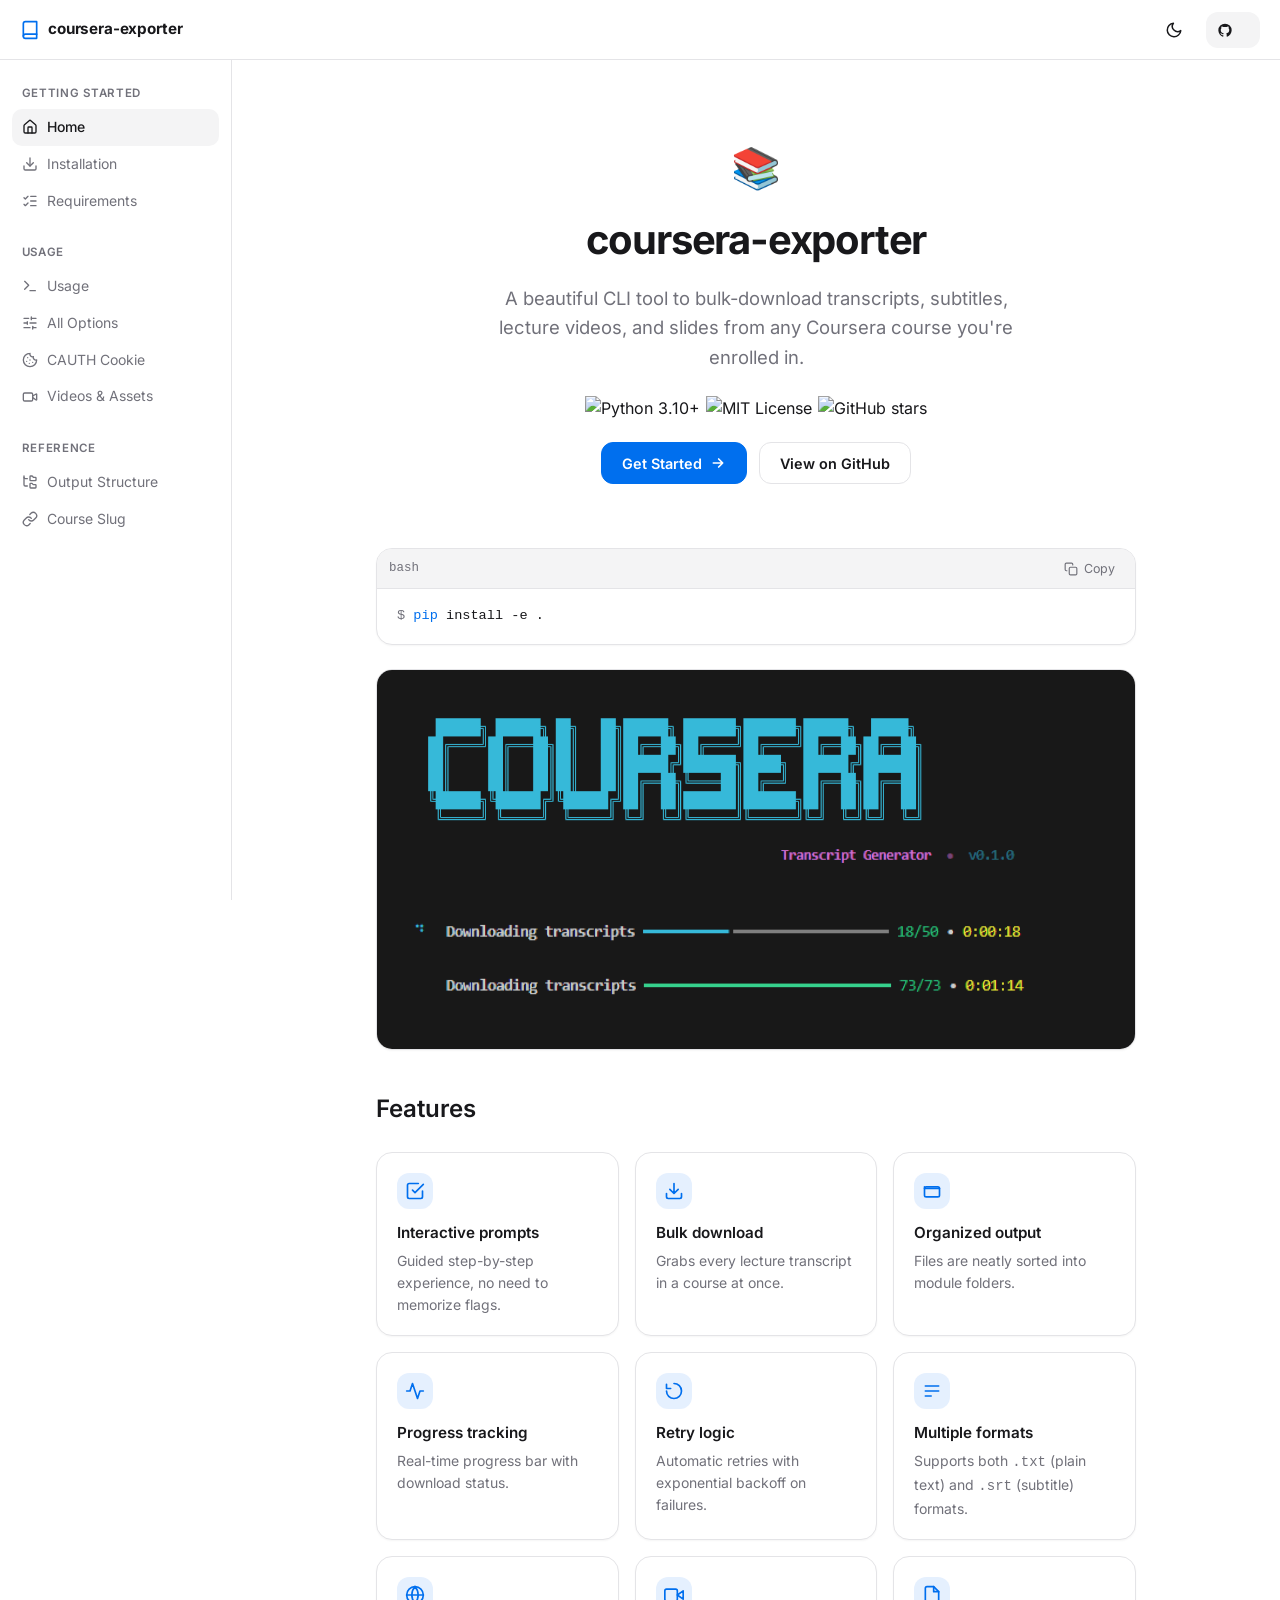
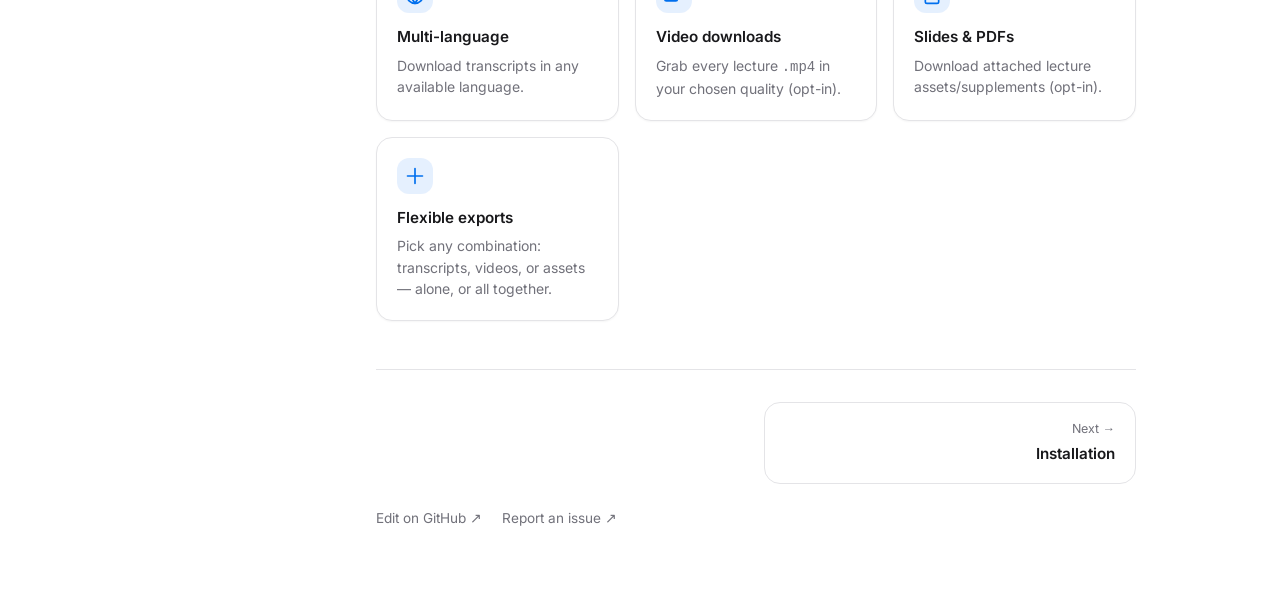
==== docs/index.html @ 03b5e538 "Add docs site with minimal callouts" ====
<!DOCTYPE html>
<html lang="en">
<head>
<meta charset="utf-8">
<meta name="viewport" content="width=device-width, initial-scale=1">
<title>coursera-exporter — Docs</title>
<meta name="description" content="A beautiful CLI tool to bulk-download transcripts, subtitles, lecture videos, and slides from any Coursera course you're enrolled in.">
<script>(function(){var t=localStorage.getItem("theme")||"system";var d=t==="dark"||(t==="system"&&matchMedia("(prefers-color-scheme: dark)").matches);document.documentElement.classList.add(d?"dark":"light");})();</script>
<link rel="stylesheet" href="assets/styles.css">
</head>
<body>
<div class="app app--no-toc">
  <!-- Topbar -->
  <header class="topbar">
    <button class="iconbtn iconbtn--ghost hamburger" data-burger aria-label="Open navigation">
      <svg width="18" height="18" viewBox="0 0 24 24" fill="none" stroke="currentColor" stroke-width="2" stroke-linecap="round"><path d="M3 6h18M3 12h18M3 18h18"/></svg>
    </button>
    <a class="topbar__brand" href="index.html">
      <svg width="20" height="20" viewBox="0 0 24 24" fill="none" stroke="currentColor" stroke-width="2" stroke-linecap="round" stroke-linejoin="round"><path d="M4 19.5A2.5 2.5 0 0 1 6.5 17H20"/><path d="M6.5 2H20v20H6.5A2.5 2.5 0 0 1 4 19.5v-15A2.5 2.5 0 0 1 6.5 2z"/></svg>
      coursera-exporter
    </a>
    <div class="topbar__spacer"></div>
    <button class="iconbtn iconbtn--ghost" data-theme-toggle aria-label="Toggle theme">
      <svg data-theme-icon-sun width="18" height="18" viewBox="0 0 24 24" fill="none" stroke="currentColor" stroke-width="2" stroke-linecap="round" stroke-linejoin="round" style="display:none"><circle cx="12" cy="12" r="4"/><path d="M12 2v2M12 20v2M4.93 4.93l1.41 1.41M17.66 17.66l1.41 1.41M2 12h2M20 12h2M6.34 17.66l-1.41 1.41M19.07 4.93l-1.41 1.41"/></svg>
      <svg data-theme-icon-moon width="18" height="18" viewBox="0 0 24 24" fill="none" stroke="currentColor" stroke-width="2" stroke-linecap="round" stroke-linejoin="round"><path d="M21 12.79A9 9 0 1 1 11.21 3 7 7 0 0 0 21 12.79z"/></svg>
    </button>
    <a class="gh-star iconbtn" href="https://github.com/KavinMK05/coursera-exporter" target="_blank" rel="noreferrer" aria-label="GitHub repository">
      <svg width="16" height="16" viewBox="0 0 24 24" fill="currentColor"><path d="M12 2.5a10 10 0 0 0-10 10c0 4.42 2.87 8.17 6.84 9.5.5.08.66-.23.66-.5v-1.69c-2.77.6-3.36-1.34-3.36-1.34C5.68 17.31 5.03 17 5.03 17c-.91-.62.07-.6.07-.6 1 .07 1.53 1.03 1.53 1.03.87 1.52 2.34 1.07 2.91.83.09-.65.35-1.09.63-1.34-2.22-.25-4.55-1.11-4.55-4.92 0-1.11.38-2 1.03-2.71-.1-.25-.45-1.29.1-2.64 0 0 .84-.27 2.75 1.02.79-.22 1.65-.33 2.5-.33.85 0 1.71.11 2.5.33 1.91-1.29 2.75-1.02 2.75-1.02.55 1.35.2 2.39.1 2.64.65.71 1.03 1.6 1.03 2.71 0 3.82-2.34 4.66-4.57 4.91.36.31.69.92.69 1.85v2.74c0 .27.16.59.67.5 3.97-1.34 6.83-5.08 6.83-9.5a10 10 0 0 0-10-10Z"/></svg>
      <span class="gh-star__count" data-star-count></span>
    </a>
  </header>

  <!-- Sidebar -->
  <aside class="sidebar" data-sidebar>
    <nav>
      <div class="nav-group">
        <div class="nav-group__label">Getting Started</div>
        <a class="nav-item" href="index.html"><svg class="nav-icon" width="16" height="16" viewBox="0 0 24 24" fill="none" stroke="currentColor" stroke-width="2" stroke-linecap="round" stroke-linejoin="round"><path d="M15 21v-8a1 1 0 0 0-1-1h-4a1 1 0 0 0-1 1v8"/><path d="M3 10a2 2 0 0 1 .709-1.528l7-6a2 2 0 0 1 2.582 0l7 6A2 2 0 0 1 21 10v9a2 2 0 0 1-2 2H5a2 2 0 0 1-2-2z"/></svg>Home</a>
        <a class="nav-item" href="installation.html"><svg class="nav-icon" width="16" height="16" viewBox="0 0 24 24" fill="none" stroke="currentColor" stroke-width="2" stroke-linecap="round" stroke-linejoin="round"><path d="M12 15V3"/><path d="M21 15v4a2 2 0 0 1-2 2H5a2 2 0 0 1-2-2v-4"/><path d="m7 10 5 5 5-5"/></svg>Installation</a>
        <a class="nav-item" href="requirements.html"><svg class="nav-icon" width="16" height="16" viewBox="0 0 24 24" fill="none" stroke="currentColor" stroke-width="2" stroke-linecap="round" stroke-linejoin="round"><path d="M13 5h8"/><path d="M13 12h8"/><path d="M13 19h8"/><path d="m3 17 2 2 4-4"/><path d="m3 7 2 2 4-4"/></svg>Requirements</a>
      </div>
      <div class="nav-group">
        <div class="nav-group__label">Usage</div>
        <a class="nav-item" href="usage.html"><svg class="nav-icon" width="16" height="16" viewBox="0 0 24 24" fill="none" stroke="currentColor" stroke-width="2" stroke-linecap="round" stroke-linejoin="round"><path d="M12 19h8"/><path d="m4 17 6-6-6-6"/></svg>Usage</a>
        <a class="nav-item" href="options.html"><svg class="nav-icon" width="16" height="16" viewBox="0 0 24 24" fill="none" stroke="currentColor" stroke-width="2" stroke-linecap="round" stroke-linejoin="round"><path d="M10 5H3"/><path d="M12 19H3"/><path d="M14 3v4"/><path d="M16 17v4"/><path d="M21 12h-9"/><path d="M21 19h-5"/><path d="M21 5h-7"/><path d="M8 10v4"/><path d="M8 12H3"/></svg>All Options</a>
        <a class="nav-item" href="cookie.html"><svg class="nav-icon" width="16" height="16" viewBox="0 0 24 24" fill="none" stroke="currentColor" stroke-width="2" stroke-linecap="round" stroke-linejoin="round"><path d="M12 2a10 10 0 1 0 10 10 4 4 0 0 1-5-5 4 4 0 0 1-5-5"/><path d="M8.5 8.5v.01"/><path d="M16 15.5v.01"/><path d="M12 12v.01"/><path d="M11 17v.01"/><path d="M7 14v.01"/></svg>CAUTH Cookie</a>
        <a class="nav-item" href="videos.html"><svg class="nav-icon" width="16" height="16" viewBox="0 0 24 24" fill="none" stroke="currentColor" stroke-width="2" stroke-linecap="round" stroke-linejoin="round"><path d="m16 13 5.223 3.482a.5.5 0 0 0 .777-.416V7.87a.5.5 0 0 0-.752-.432L16 10.5"/><rect x="2" y="6" width="14" height="12" rx="2"/></svg>Videos &amp; Assets</a>
      </div>
      <div class="nav-group">
        <div class="nav-group__label">Reference</div>
        <a class="nav-item" href="output.html"><svg class="nav-icon" width="16" height="16" viewBox="0 0 24 24" fill="none" stroke="currentColor" stroke-width="2" stroke-linecap="round" stroke-linejoin="round"><path d="M20 10a1 1 0 0 0 1-1V6a1 1 0 0 0-1-1h-2.5a1 1 0 0 1-.8-.4l-.9-1.2A1 1 0 0 0 15 3h-2a1 1 0 0 0-1 1v5a1 1 0 0 0 1 1Z"/><path d="M20 21a1 1 0 0 0 1-1v-3a1 1 0 0 0-1-1h-2.9a1 1 0 0 1-.88-.55l-.42-.85a1 1 0 0 0-.92-.6H13a1 1 0 0 0-1 1v5a1 1 0 0 0 1 1Z"/><path d="M3 5a2 2 0 0 0 2 2h3"/><path d="M3 3v13a2 2 0 0 0 2 2h3"/></svg>Output Structure</a>
        <a class="nav-item" href="slug.html"><svg class="nav-icon" width="16" height="16" viewBox="0 0 24 24" fill="none" stroke="currentColor" stroke-width="2" stroke-linecap="round" stroke-linejoin="round"><path d="M10 13a5 5 0 0 0 7.54.54l3-3a5 5 0 0 0-7.07-7.07l-1.72 1.71"/><path d="M14 11a5 5 0 0 0-7.54-.54l-3 3a5 5 0 0 0 7.07 7.07l1.71-1.71"/></svg>Course Slug</a>
      </div>
    </nav>
  </aside>
  <div class="sidebar-scrim" data-scrim"></div>

  <!-- Main -->
  <main class="main">
    <div class="main__inner">
      <div class="hero">
        <div class="hero__emoji">📚</div>
        <h1 class="hero__title">coursera-exporter</h1>
        <p class="hero__lead">A beautiful CLI tool to bulk-download transcripts, subtitles, lecture videos, and slides from any Coursera course you're enrolled in.</p>
        <div class="badges">
          <img src="https://img.shields.io/badge/Python-3.10+-3776AB?logo=python&amp;logoColor=white" alt="Python 3.10+">
          <img src="https://img.shields.io/badge/License-MIT-brightgreen" alt="MIT License">
          <img src="https://img.shields.io/github/stars/KavinMK05/coursera-exporter?style=social" alt="GitHub stars">
        </div>
        <div class="hero__cta">
          <a class="btn btn--primary" href="installation.html">Get Started
            <svg width="16" height="16" viewBox="0 0 24 24" fill="none" stroke="currentColor" stroke-width="2.5" stroke-linecap="round" stroke-linejoin="round"><path d="M5 12h14M13 6l6 6-6 6"/></svg>
          </a>
          <a class="btn btn--ghost" href="https://github.com/KavinMK05/coursera-exporter" target="_blank" rel="noreferrer">View on GitHub</a>
        </div>
      </div>

      <div class="codeblock">
        <div class="codeblock__head">
          <span class="codeblock__label">bash</span>
          <button class="codeblock__copy" data-copy>
            <svg width="14" height="14" viewBox="0 0 24 24" fill="none" stroke="currentColor" stroke-width="2" stroke-linecap="round" stroke-linejoin="round"><rect x="9" y="9" width="13" height="13" rx="2"/><path d="M5 15H4a2 2 0 0 1-2-2V4a2 2 0 0 1 2-2h9a2 2 0 0 1 2 2v1"/></svg>
            Copy
          </button>
        </div>
        <pre><code><span class="tok-prompt">$ </span><span class="tok-cmd">pip</span> install -e .</code></pre>
      </div>

      <div class="preview">
        <img src="assets/preview.png" alt="coursera-exporter CLI preview">
      </div>

      <h2 style="font-size:1.5rem;font-weight:600;margin:2.5rem 0 1rem">Features</h2>
      <div class="features">
        <div class="feature"><div class="feature__icon"><svg width="20" height="20" viewBox="0 0 24 24" fill="none" stroke="currentColor" stroke-width="2" stroke-linecap="round" stroke-linejoin="round"><path d="M9 11l3 3L22 4"/><path d="M21 12v7a2 2 0 0 1-2 2H5a2 2 0 0 1-2-2V5a2 2 0 0 1 2-2h11"/></svg></div><div class="feature__title">Interactive prompts</div><p class="feature__desc">Guided step-by-step experience, no need to memorize flags.</p></div>
        <div class="feature"><div class="feature__icon"><svg width="20" height="20" viewBox="0 0 24 24" fill="none" stroke="currentColor" stroke-width="2" stroke-linecap="round" stroke-linejoin="round"><path d="M21 15v4a2 2 0 0 1-2 2H5a2 2 0 0 1-2-2v-4"/><path d="M7 10l5 5 5-5M12 15V3"/></svg></div><div class="feature__title">Bulk download</div><p class="feature__desc">Grabs every lecture transcript in a course at once.</p></div>
        <div class="feature"><div class="feature__icon"><svg width="20" height="20" viewBox="0 0 24 24" fill="none" stroke="currentColor" stroke-width="2" stroke-linecap="round" stroke-linejoin="round"><path d="M3 7v10a2 2 0 0 0 2 2h14a2 2 0 0 0 2-2V9a2 2 0 0 0-2-2H5a2 2 0 0 0-2 2z"/><path d="M3 9h18"/></svg></div><div class="feature__title">Organized output</div><p class="feature__desc">Files are neatly sorted into module folders.</p></div>
        <div class="feature"><div class="feature__icon"><svg width="20" height="20" viewBox="0 0 24 24" fill="none" stroke="currentColor" stroke-width="2" stroke-linecap="round" stroke-linejoin="round"><path d="M22 12h-4l-3 9L9 3l-3 9H2"/></svg></div><div class="feature__title">Progress tracking</div><p class="feature__desc">Real-time progress bar with download status.</p></div>
        <div class="feature"><div class="feature__icon"><svg width="20" height="20" viewBox="0 0 24 24" fill="none" stroke="currentColor" stroke-width="2" stroke-linecap="round" stroke-linejoin="round"><path d="M3 12a9 9 0 1 0 9-9"/><path d="M3 4v5h5"/></svg></div><div class="feature__title">Retry logic</div><p class="feature__desc">Automatic retries with exponential backoff on failures.</p></div>
        <div class="feature"><div class="feature__icon"><svg width="20" height="20" viewBox="0 0 24 24" fill="none" stroke="currentColor" stroke-width="2" stroke-linecap="round" stroke-linejoin="round"><path d="M4 6h16M4 12h16M4 18h7"/></svg></div><div class="feature__title">Multiple formats</div><p class="feature__desc">Supports both <code>.txt</code> (plain text) and <code>.srt</code> (subtitle) formats.</p></div>
        <div class="feature"><div class="feature__icon"><svg width="20" height="20" viewBox="0 0 24 24" fill="none" stroke="currentColor" stroke-width="2" stroke-linecap="round" stroke-linejoin="round"><circle cx="12" cy="12" r="10"/><path d="M2 12h20M12 2a15 15 0 0 1 0 20M12 2a15 15 0 0 0 0 20"/></svg></div><div class="feature__title">Multi-language</div><p class="feature__desc">Download transcripts in any available language.</p></div>
        <div class="feature"><div class="feature__icon"><svg width="20" height="20" viewBox="0 0 24 24" fill="none" stroke="currentColor" stroke-width="2" stroke-linecap="round" stroke-linejoin="round"><polygon points="23 7 16 12 23 17 23 7"/><rect x="1" y="5" width="15" height="14" rx="2"/></svg></div><div class="feature__title">Video downloads</div><p class="feature__desc">Grab every lecture <code>.mp4</code> in your chosen quality (opt-in).</p></div>
        <div class="feature"><div class="feature__icon"><svg width="20" height="20" viewBox="0 0 24 24" fill="none" stroke="currentColor" stroke-width="2" stroke-linecap="round" stroke-linejoin="round"><path d="M14 2H6a2 2 0 0 0-2 2v16a2 2 0 0 0 2 2h12a2 2 0 0 0 2-2V8z"/><path d="M14 2v6h6"/></svg></div><div class="feature__title">Slides &amp; PDFs</div><p class="feature__desc">Download attached lecture assets/supplements (opt-in).</p></div>
        <div class="feature"><div class="feature__icon"><svg width="20" height="20" viewBox="0 0 24 24" fill="none" stroke="currentColor" stroke-width="2" stroke-linecap="round" stroke-linejoin="round"><path d="M12 3v18M3 12h18"/></svg></div><div class="feature__title">Flexible exports</div><p class="feature__desc">Pick any combination: transcripts, videos, or assets — alone, or all together.</p></div>
      </div>

      <div class="pager">
        <a class="pager__card" href="index.html" style="visibility:hidden"></a>
        <a class="pager__card pager__card--next" href="installation.html">
          <div class="pager__label">Next →</div>
          <div class="pager__title">Installation</div>
        </a>
      </div>

      <div class="foot-links">
        <a href="https://github.com/KavinMK05/coursera-exporter/blob/master/README.md" target="_blank" rel="noreferrer">Edit on GitHub ↗</a>
        <a href="https://github.com/KavinMK05/coursera-exporter/issues" target="_blank" rel="noreferrer">Report an issue ↗</a>
      </div>
    </div>
  </main>
</div>
<div class="toast" data-toast>Copied!</div>
<script src="assets/script.js"></script>
</body>
</html>
---- docs/assets/styles.css ----
/* ============================================================
   coursera-exporter docs — HeroUI-matched design system
   Shape rule: primary CTAs = full pill; secondary buttons & icon
   buttons = 12/10px; cards/code/callout/table/pager = 16px.
   ============================================================ */

/* ---------- Theme tokens ---------- */
:root,
.light {
  --background: #ffffff;
  --surface: #ffffff;
  --surface-secondary: #f4f4f5;
  --surface-tertiary: #e4e4e7;
  --foreground: #18181b;
  --muted: #71717a;
  --accent: #006fee;
  --accent-foreground: #ffffff;
  --accent-soft: rgba(0, 111, 238, 0.10);
  --default: #f4f4f5;
  --default-hover: #e4e4e7;
  --border: #e4e4e7;
  --border-strong: #d4d4d8;
  --warning: #f5a524;
  --warning-soft: rgba(245, 165, 36, 0.12);
  --code-string: #0b7a5b;
  --code-comment: #71717a;
  --shadow: 0 1px 2px rgba(0, 0, 0, 0.04);
  color-scheme: light;
}

.dark {
  --background: #09090b;
  --surface: #18181b;
  --surface-secondary: #27272a;
  --surface-tertiary: #3f3f46;
  --foreground: #fafafa;
  --muted: #a1a1aa;
  --accent: #006fee;
  --accent-foreground: #ffffff;
  --accent-soft: rgba(0, 111, 238, 0.16);
  --default: #27272a;
  --default-hover: #3f3f46;
  --border: #27272a;
  --border-strong: #3f3f46;
  --warning: #f5a524;
  --warning-soft: rgba(245, 165, 36, 0.14);
  --code-string: #34d399;
  --code-comment: #a1a1aa;
  --shadow: 0 0 1px rgba(0, 0, 0, 0.5);
  color-scheme: dark;
}

/* ---------- Reset ---------- */
*,
*::before,
*::after { box-sizing: border-box; }

html {
  font-family: "Inter", -apple-system, "Segoe UI", Roboto, sans-serif;
  -webkit-font-smoothing: antialiased;
  -moz-osx-font-smoothing: grayscale;
  scroll-behavior: smooth;
  scroll-padding-top: 5.5rem;
}

@font-face {
  font-family: "Inter";
  font-style: normal;
  font-weight: 100 900;
  font-display: swap;
  src: url("fonts/inter.woff2") format("woff2");
}

body {
  margin: 0;
  background: var(--background);
  color: var(--foreground);
  line-height: 1.6;
  transition: background-color 0.15s ease, color 0.15s ease;
}

a { color: inherit; text-decoration: none; }

:root { --sidebar-w: 232px; --topbar-h: 60px; }

/* ---------- App grid ---------- */
.app {
  display: grid;
  grid-template-areas:
    "topbar topbar topbar"
    "sidebar main toc";
  grid-template-columns: var(--sidebar-w) minmax(0, 1fr) 240px;
  grid-template-rows: var(--topbar-h) 1fr;
  min-height: 100dvh;
}

/* ---------- Topbar ---------- */
.topbar {
  grid-area: topbar;
  position: sticky;
  top: 0;
  z-index: 50;
  display: flex;
  align-items: center;
  gap: 0.75rem;
  height: var(--topbar-h);
  padding: 0 1.25rem;
  background: color-mix(in srgb, var(--surface) 80%, transparent);
  backdrop-filter: saturate(180%) blur(12px);
  -webkit-backdrop-filter: saturate(180%) blur(12px);
  border-bottom: 1px solid var(--border);
}

.topbar__brand {
  display: flex;
  align-items: center;
  gap: 0.5rem;
  font-weight: 700;
  font-size: 0.95rem;
  letter-spacing: -0.01em;
  color: var(--foreground);
}
.topbar__brand svg { color: var(--accent); }

.topbar__spacer { flex: 1; }

.iconbtn {
  display: inline-flex;
  align-items: center;
  justify-content: center;
  gap: 0.4rem;
  height: 36px;
  padding: 0 0.65rem;
  border-radius: 12px;
  border: 1px solid transparent;
  background: var(--default);
  color: var(--foreground);
  cursor: pointer;
  font-family: inherit;
  font-size: 0.8rem;
  font-weight: 500;
  transition: background 0.12s ease, border-color 0.12s ease;
}
.iconbtn:hover { background: var(--default-hover); }
.iconbtn--ghost { background: transparent; }
.iconbtn--ghost:hover { background: var(--surface-secondary); }

.gh-star {
  display: inline-flex;
  align-items: center;
  gap: 0.45rem;
  text-decoration: none;
}
.gh-star svg { color: var(--foreground); }
.gh-star__count {
  font-size: 0.78rem;
  font-weight: 500;
  color: var(--muted);
  font-variant-numeric: tabular-nums;
  min-width: 1ch;
}

.hamburger { display: none; }

/* ---------- Sidebar ---------- */
.sidebar {
  grid-area: sidebar;
  position: sticky;
  top: var(--topbar-h);
  align-self: start;
  height: calc(100dvh - var(--topbar-h));
  overflow-y: auto;
  padding: 1.5rem 0.75rem 2rem;
  border-right: 1px solid var(--border);
  background: var(--background);
}
.sidebar::-webkit-scrollbar { width: 6px; }
.sidebar::-webkit-scrollbar-thumb { background: var(--border); border-radius: 6px; }

.nav-group { margin-bottom: 1.5rem; }
.nav-group__label {
  font-size: 0.72rem;
  font-weight: 600;
  text-transform: uppercase;
  letter-spacing: 0.06em;
  color: var(--muted);
  padding: 0 0.6rem;
  margin-bottom: 0.4rem;
}
.nav-item {
  display: flex;
  align-items: center;
  gap: 0.6rem;
  padding: 0.45rem 0.6rem;
  border-radius: 10px;
  font-size: 0.875rem;
  color: var(--muted);
  transition: background 0.1s ease, color 0.1s ease;
}
.nav-icon {
  flex-shrink: 0;
  color: var(--muted);
  transition: color 0.1s ease;
}
.nav-item:hover { background: var(--surface-secondary); color: var(--foreground); }
.nav-item:hover .nav-icon { color: var(--foreground); }
.nav-item.is-active {
  background: var(--surface-secondary);
  color: var(--foreground);
  font-weight: 500;
}
.nav-item.is-active .nav-icon { color: var(--foreground); }

.sidebar-scrim {
  display: none;
  position: fixed;
  inset: 0;
  background: rgba(0, 0, 0, 0.45);
  z-index: 40;
}
.sidebar-scrim.is-open { display: block; }

/* ---------- Main ---------- */
.main {
  grid-area: main;
  padding: 2.75rem 2.5rem 4rem;
  min-width: 0;
}
.main__inner { max-width: 760px; margin: 0 auto; }

/* Breadcrumbs */
.crumbs {
  display: flex;
  align-items: center;
  gap: 0.4rem;
  font-size: 0.8rem;
  color: var(--muted);
  margin-bottom: 0.75rem;
}
.crumbs a:hover { color: var(--foreground); }
.crumbs__sep { opacity: 0.6; }

/* Page header */
.page-title {
  font-size: 2.25rem;
  font-weight: 700;
  letter-spacing: -0.02em;
  margin: 0 0 0.6rem;
}
.page-lead {
  font-size: 1.05rem;
  color: var(--muted);
  max-width: 640px;
  margin: 0 0 1.5rem;
}
.page-divider {
  border: none;
  border-top: 1px solid var(--border);
  margin: 0 0 2rem;
}

/* ---------- Prose ---------- */
.prose { font-size: 1rem; line-height: 1.75; }
.prose > *:first-child { margin-top: 0; }
.prose h2 {
  font-size: 1.5rem;
  font-weight: 600;
  letter-spacing: -0.01em;
  margin: 2.75rem 0 1rem;
  scroll-margin-top: 5.5rem;
}
.prose h3 {
  font-size: 1.2rem;
  font-weight: 600;
  margin: 2rem 0 0.75rem;
  scroll-margin-top: 5.5rem;
}
.prose p { margin: 0 0 1rem; }
.prose ul, .prose ol { margin: 0 0 1.25rem; padding-left: 1.4rem; }
.prose li { margin-bottom: 0.5rem; }
.prose li::marker { color: var(--muted); }
.prose a { color: var(--accent); text-underline-offset: 3px; }
.prose a:hover { text-decoration: underline; }
.prose strong { font-weight: 600; }
.prose :not(pre) > code {
  background: var(--default);
  padding: 0.15em 0.4em;
  border-radius: 6px;
  font-size: 0.85em;
  font-family: ui-monospace, "SF Mono", "JetBrains Mono", "Cascadia Code", Consolas, monospace;
}

/* ---------- Code blocks ---------- */
.codeblock {
  background: var(--surface);
  border: 1px solid var(--border);
  border-radius: 16px;
  overflow: hidden;
  margin: 1.5rem 0;
  box-shadow: var(--shadow);
}
.codeblock__head {
  display: flex;
  align-items: center;
  justify-content: space-between;
  padding: 0.5rem 0.75rem;
  background: var(--surface-secondary);
  border-bottom: 1px solid var(--border);
}
.codeblock__label {
  font-size: 0.78rem;
  color: var(--muted);
  font-family: ui-monospace, "SF Mono", "JetBrains Mono", Consolas, monospace;
}
.codeblock__copy {
  display: inline-flex;
  align-items: center;
  gap: 0.35rem;
  border: none;
  background: transparent;
  color: var(--muted);
  cursor: pointer;
  font-family: inherit;
  font-size: 0.78rem;
  padding: 0.25rem 0.5rem;
  border-radius: 8px;
  transition: background 0.1s ease, color 0.1s ease;
}
.codeblock__copy:hover { background: var(--surface-tertiary); color: var(--foreground); }
.codeblock pre {
  margin: 0;
  padding: 1rem 1.25rem;
  overflow-x: auto;
  font-family: ui-monospace, "SF Mono", "JetBrains Mono", "Cascadia Code", Consolas, monospace;
  font-size: 0.85rem;
  line-height: 1.65;
}
.codeblock code { color: var(--foreground); }
.tok-cmd { color: var(--accent); font-weight: 500; }
.tok-flag { color: var(--foreground); }
.tok-str, .tok-val { color: var(--code-string); }
.tok-comment { color: var(--code-comment); }
.tok-prompt { color: var(--muted); user-select: none; }

/* ---------- Callouts ---------- */
.callout {
  border-left: 2px solid var(--accent);
  background: transparent;
  border-radius: 0;
  padding: 0.15rem 0 0.15rem 1rem;
  margin: 1.5rem 0;
}
.callout--warning { border-left-color: var(--warning); }
.callout__title {
  display: flex;
  align-items: center;
  gap: 0.45rem;
  font-weight: 600;
  font-size: 0.95rem;
  margin-bottom: 0.25rem;
}
.callout--note .callout__title { color: var(--accent); }
.callout--warning .callout__title { color: var(--warning); }
.callout__body { font-size: 0.95rem; line-height: 1.6; color: var(--muted); }
.callout__body p { margin: 0; }

/* ---------- Tables ---------- */
.tablewrap {
  border: 1px solid var(--border);
  border-radius: 16px;
  overflow: hidden;
  margin: 1.5rem 0;
  box-shadow: var(--shadow);
}
table {
  width: 100%;
  border-collapse: separate;
  border-spacing: 0;
  font-size: 0.9rem;
}
th {
  text-align: left;
  padding: 0.7rem 1rem;
  background: var(--surface-secondary);
  color: var(--muted);
  font-size: 0.72rem;
  font-weight: 600;
  text-transform: uppercase;
  letter-spacing: 0.04em;
  font-family: ui-monospace, "SF Mono", "JetBrains Mono", Consolas, monospace;
  border-bottom: 1px solid var(--border);
}
td {
  padding: 0.7rem 1rem;
  border-top: 1px solid var(--border);
  vertical-align: top;
}
tbody tr { transition: background 0.1s ease; }
tbody tr:hover { background: var(--surface-secondary); }
td code, .td-mono {
  font-family: ui-monospace, "SF Mono", "JetBrains Mono", Consolas, monospace;
  font-size: 0.85em;
}

/* ---------- Feature cards (home) ---------- */
.features {
  display: grid;
  grid-template-columns: repeat(auto-fill, minmax(240px, 1fr));
  gap: 1rem;
  margin: 1.5rem 0;
}
.feature {
  background: var(--surface);
  border: 1px solid var(--border);
  border-radius: 16px;
  padding: 1.25rem;
  box-shadow: var(--shadow);
}
.feature__icon {
  display: inline-flex;
  align-items: center;
  justify-content: center;
  width: 36px;
  height: 36px;
  border-radius: 12px;
  background: var(--accent-soft);
  color: var(--accent);
  margin-bottom: 0.75rem;
}
.feature__title { font-weight: 600; margin-bottom: 0.3rem; font-size: 0.95rem; }
.feature__desc { font-size: 0.875rem; color: var(--muted); margin: 0; line-height: 1.55; }

/* ---------- Hero (home) ---------- */
.hero { text-align: center; padding: 2rem 0 1rem; }
.hero__emoji { font-size: 2.5rem; }
.hero__title {
  font-size: 2.5rem;
  font-weight: 700;
  letter-spacing: -0.03em;
  margin: 0.5rem 0 0.75rem;
}
.hero__lead { font-size: 1.15rem; color: var(--muted); max-width: 560px; margin: 0 auto 1.5rem; }
.hero__cta { display: flex; gap: 0.75rem; justify-content: center; margin-bottom: 1.5rem; }
.btn {
  display: inline-flex;
  align-items: center;
  gap: 0.5rem;
  height: 42px;
  padding: 0 1.25rem;
  font-weight: 600;
  font-size: 0.9rem;
  border: 1px solid var(--border);
  transition: background 0.12s ease, transform 0.12s ease, border-color 0.12s ease;
}
.btn:active { transform: scale(0.98); }
.btn--primary {
  background: var(--accent);
  color: var(--accent-foreground);
  border-color: var(--accent);
  border-radius: 12px;
}
.btn--primary:hover { filter: brightness(1.06); }
.btn--ghost {
  background: var(--surface);
  color: var(--foreground);
  border-radius: 12px;
}
.btn--ghost:hover { background: var(--surface-secondary); }

.badges { display: flex; flex-wrap: wrap; gap: 0.4rem; justify-content: center; margin-bottom: 1.5rem; }
.badges img { height: 22px; }

.preview {
  border: 1px solid var(--border);
  border-radius: 16px;
  overflow: hidden;
  box-shadow: var(--shadow);
  margin: 1.5rem 0;
  background: var(--surface);
}
.preview img { display: block; width: 100%; height: auto; }

/* ---------- TOC ---------- */
.toc {
  grid-area: toc;
  position: sticky;
  top: var(--topbar-h);
  align-self: start;
  height: calc(100dvh - var(--topbar-h));
  overflow-y: auto;
  padding: 2.75rem 1rem 2rem 1.5rem;
}
.toc__label {
  font-size: 0.72rem;
  font-weight: 600;
  text-transform: uppercase;
  letter-spacing: 0.06em;
  color: var(--muted);
  margin-bottom: 0.75rem;
}
.toc__list { list-style: none; margin: 0; padding: 0; border-left: 1px solid var(--border); }
.toc__list li { margin: 0; }
.toc__list a {
  display: block;
  padding: 0.3rem 0 0.3rem 0.75rem;
  margin-left: -1px;
  font-size: 0.82rem;
  color: var(--muted);
  border-left: 2px solid transparent;
  transition: color 0.1s ease, border-color 0.1s ease;
}
.toc__list a:hover { color: var(--foreground); }
.toc__list a.is-active { color: var(--accent); border-left-color: var(--accent); }

/* no-toc variant collapses the grid */
.app--no-toc {
  grid-template-areas:
    "topbar topbar"
    "sidebar main";
  grid-template-columns: var(--sidebar-w) minmax(0, 1fr);
}
.app--no-toc .toc { display: none; }

/* ---------- Pager ---------- */
.pager {
  display: flex;
  gap: 1rem;
  margin-top: 3rem;
  padding-top: 2rem;
  border-top: 1px solid var(--border);
}
.pager__card {
  flex: 1;
  border: 1px solid var(--border);
  border-radius: 16px;
  padding: 1rem 1.25rem;
  background: var(--surface);
  transition: background 0.12s ease, border-color 0.12s ease;
}
.pager__card:hover { background: var(--surface-secondary); border-color: var(--border-strong); }
.pager__card--next { text-align: right; }
.pager__label { font-size: 0.78rem; color: var(--muted); margin-bottom: 0.2rem; }
.pager__title { font-weight: 600; font-size: 0.95rem; }

/* ---------- Footer links ---------- */
.foot-links {
  display: flex;
  gap: 1.25rem;
  margin-top: 1.5rem;
  font-size: 0.85rem;
}
.foot-links a { color: var(--muted); }
.foot-links a:hover { color: var(--foreground); }

/* ---------- Toast ---------- */
.toast {
  position: fixed;
  bottom: 1.5rem;
  right: 1.5rem;
  background: var(--surface);
  color: var(--foreground);
  border: 1px solid var(--border);
  border-radius: 12px;
  padding: 0.5rem 0.9rem;
  font-size: 0.85rem;
  box-shadow: 0 4px 12px rgba(0, 0, 0, 0.15);
  opacity: 0;
  transform: translateY(8px);
  transition: opacity 0.15s ease, transform 0.15s ease;
  pointer-events: none;
  z-index: 100;
}
.toast.is-show { opacity: 1; transform: translateY(0); }

/* ---------- Responsive ---------- */
@media (max-width: 1100px) {
  .app {
    grid-template-areas:
      "topbar topbar"
      "sidebar main";
    grid-template-columns: var(--sidebar-w) minmax(0, 1fr);
  }
  .toc { display: none; }
}

@media (max-width: 860px) {
  .app {
    grid-template-areas: "topbar" "main";
    grid-template-columns: 1fr;
  }
  .sidebar {
    position: fixed;
    top: var(--topbar-h);
    left: 0;
    width: var(--sidebar-w);
    transform: translateX(-100%);
    transition: transform 0.2s ease;
    z-index: 45;
    background: var(--surface);
    box-shadow: 0 0 24px rgba(0, 0, 0, 0.2);
  }
  .sidebar.is-open { transform: translateX(0); }
  .hamburger { display: inline-flex; }
  .main { padding: 1.5rem 1.25rem 4rem; }
  .hero__title { font-size: 2rem; }
  .page-title { font-size: 1.6rem; }
  .pager { flex-direction: column; }
}

@media (max-width: 480px) {
  .features { grid-template-columns: 1fr; }
  .gh-star__count { display: none; }
}
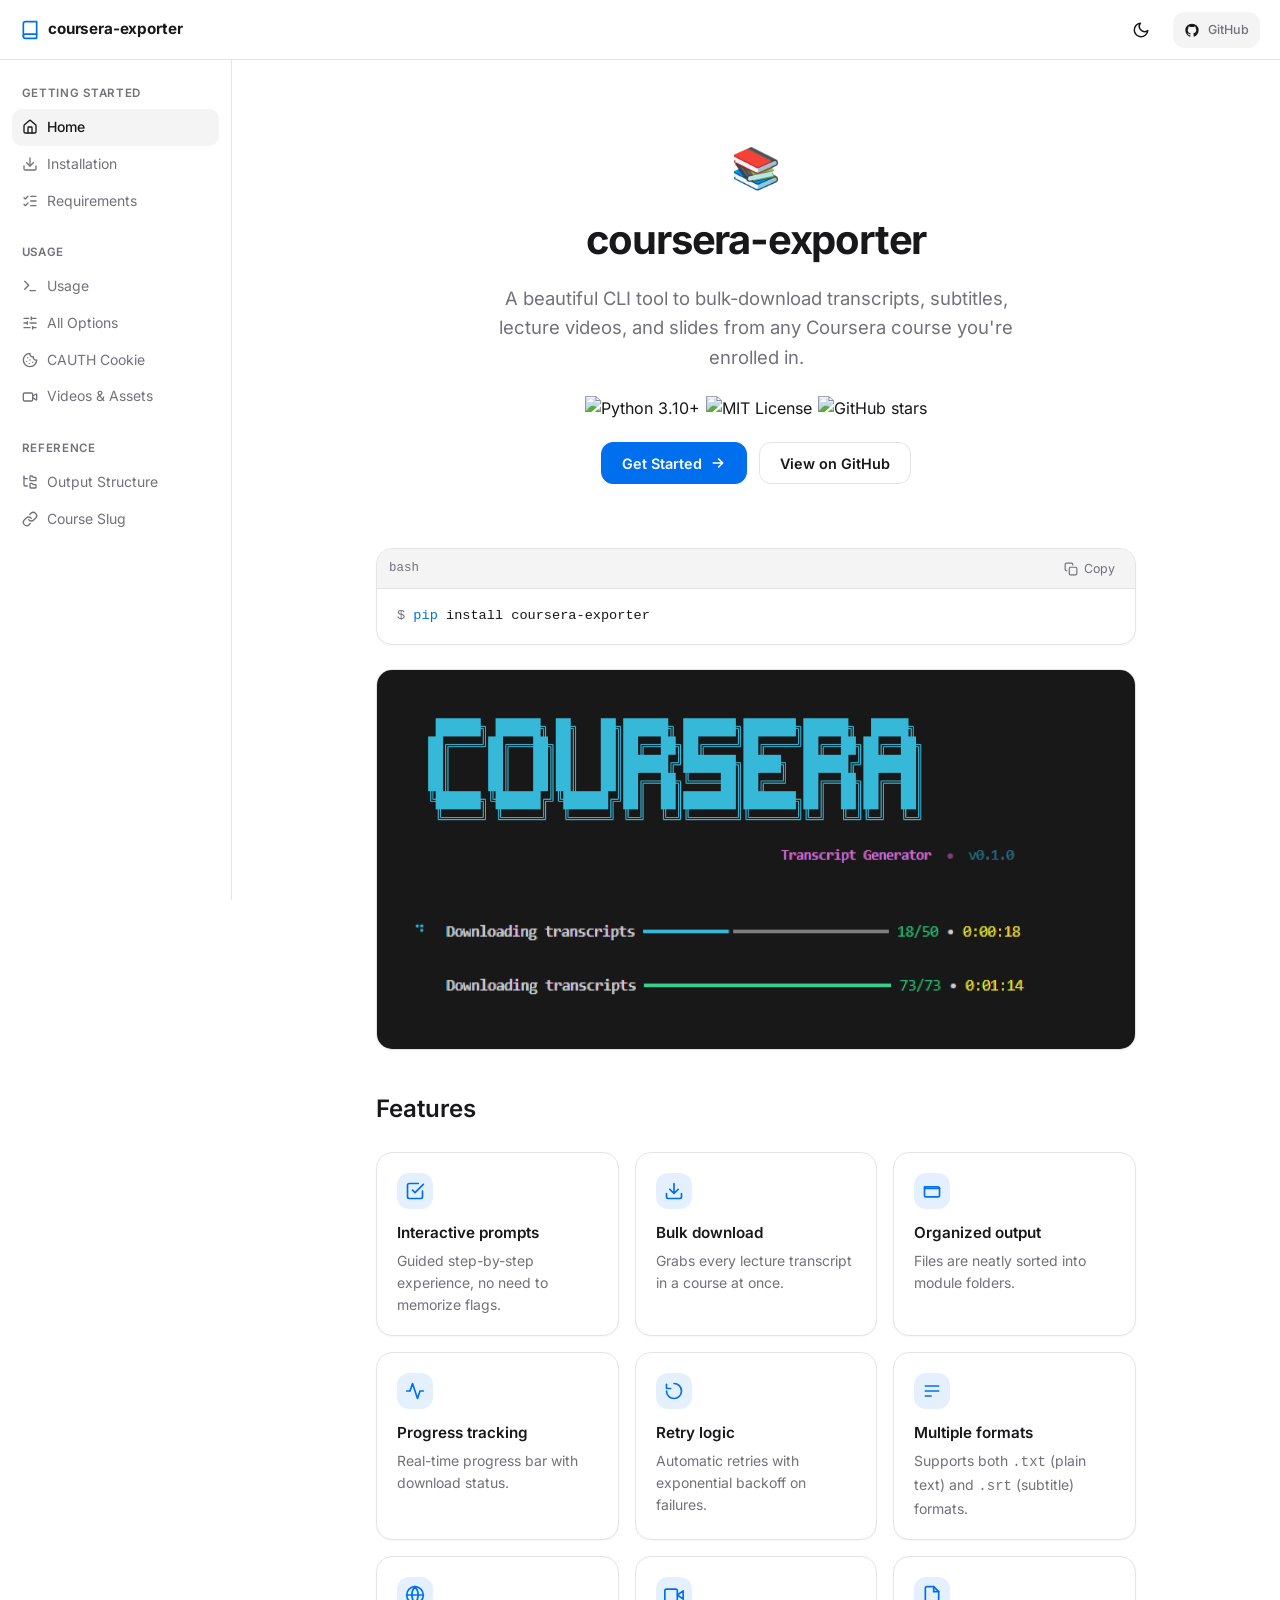
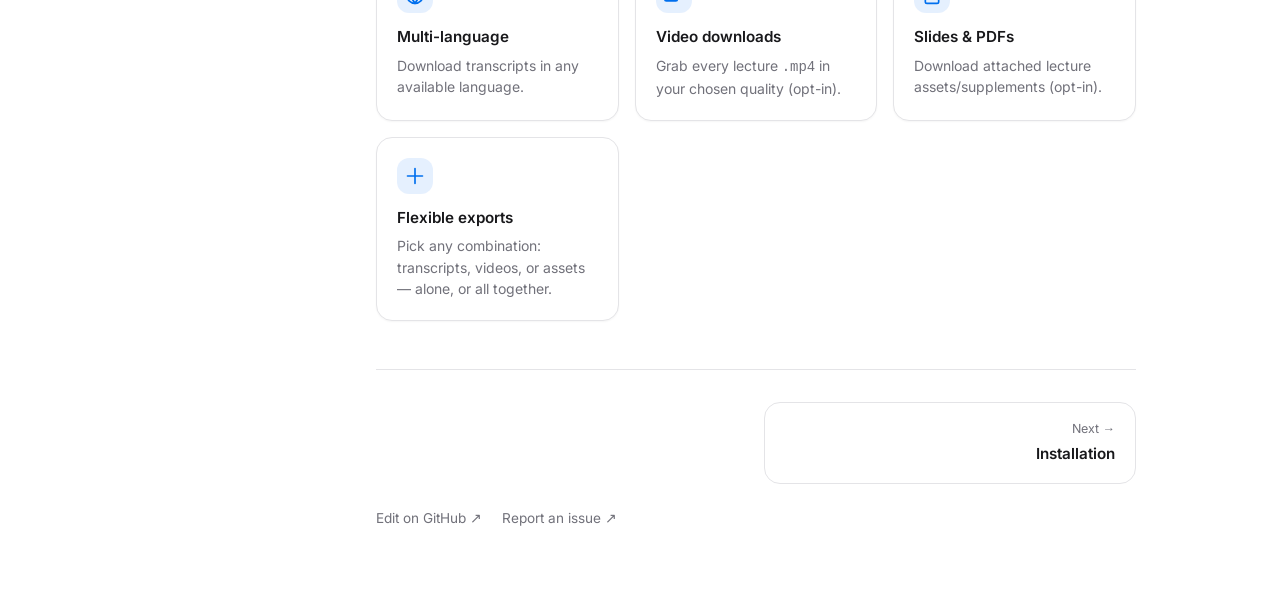
==== commit 1806d353: "Docs: PyPI-first install instructions, star fallback; bump version to 0.2.1" ====
--- a/docs/index.html
+++ b/docs/index.html
@@ -83,7 +83,7 @@
             Copy
           </button>
         </div>
-        <pre><code><span class="tok-prompt">$ </span><span class="tok-cmd">pip</span> install -e .</code></pre>
+        <pre><code><span class="tok-prompt">$ </span><span class="tok-cmd">pip</span> install coursera-exporter</code></pre>
       </div>
 
       <div class="preview">
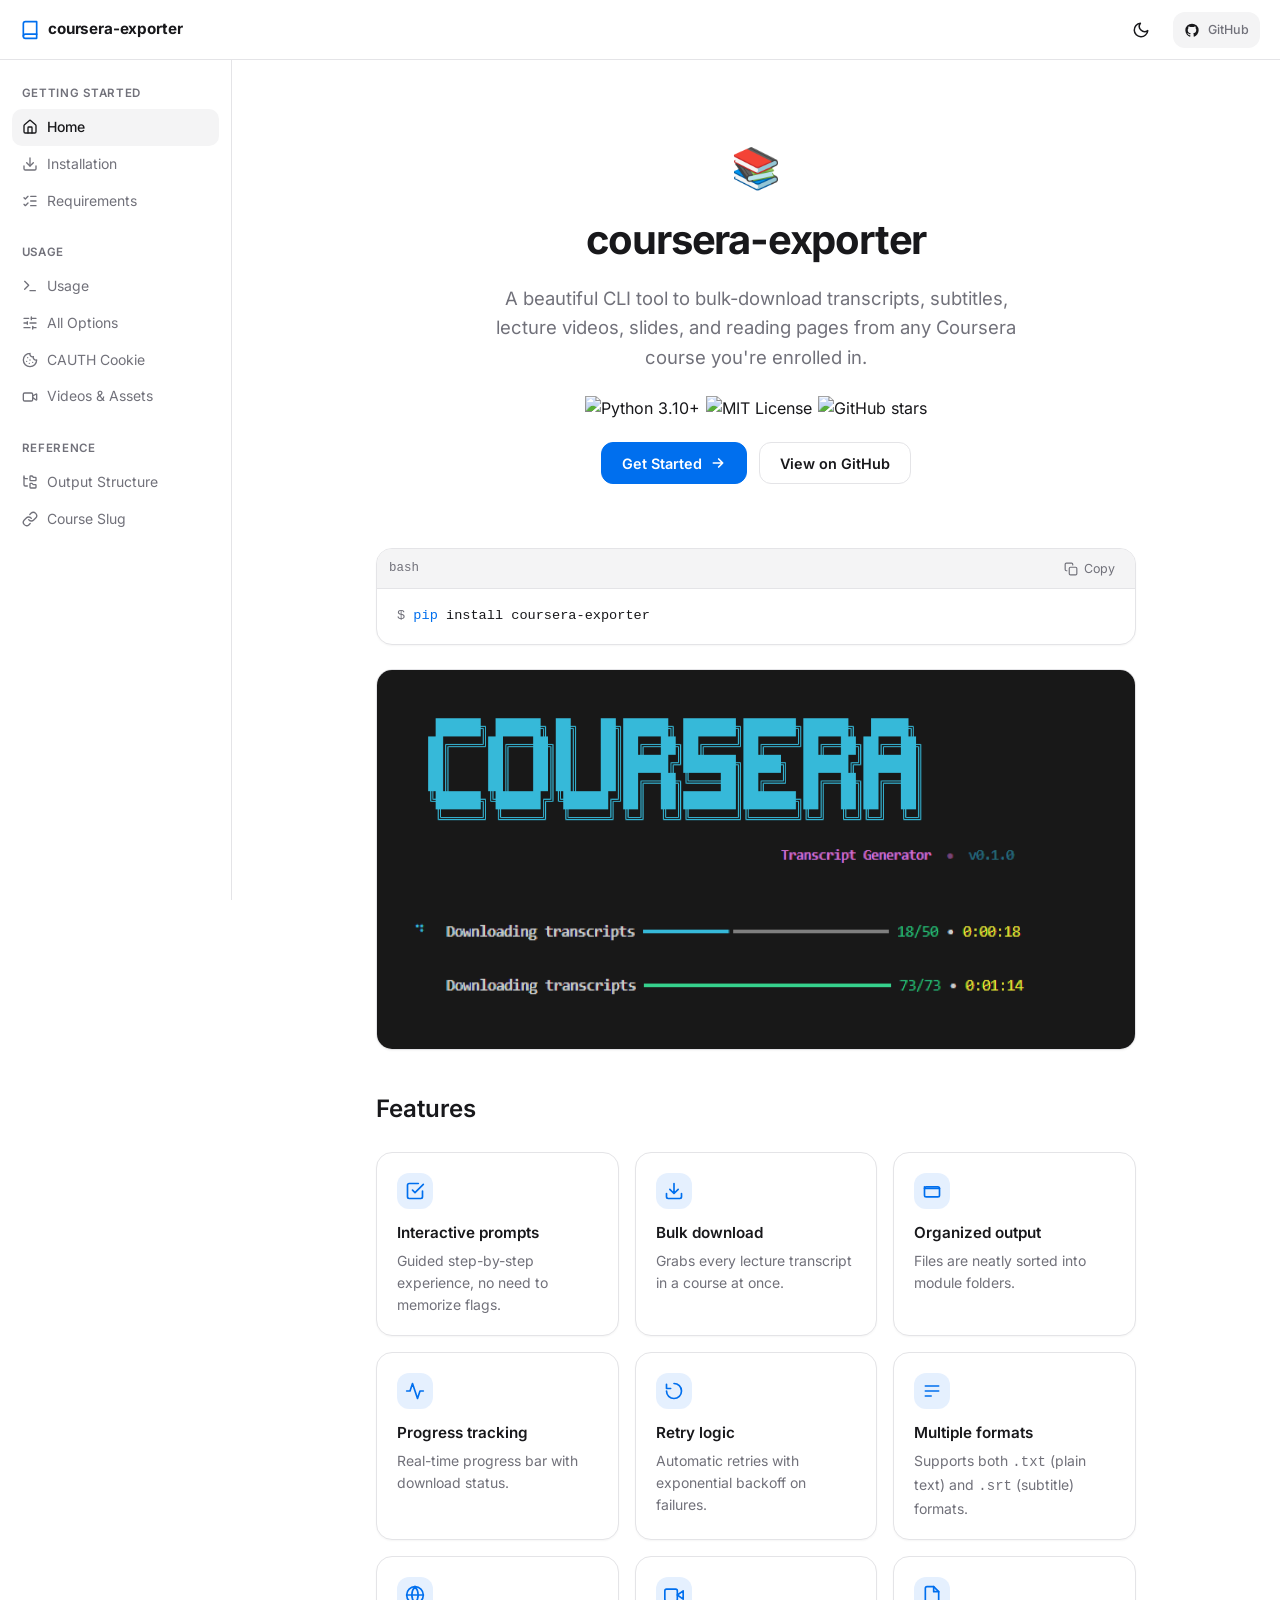
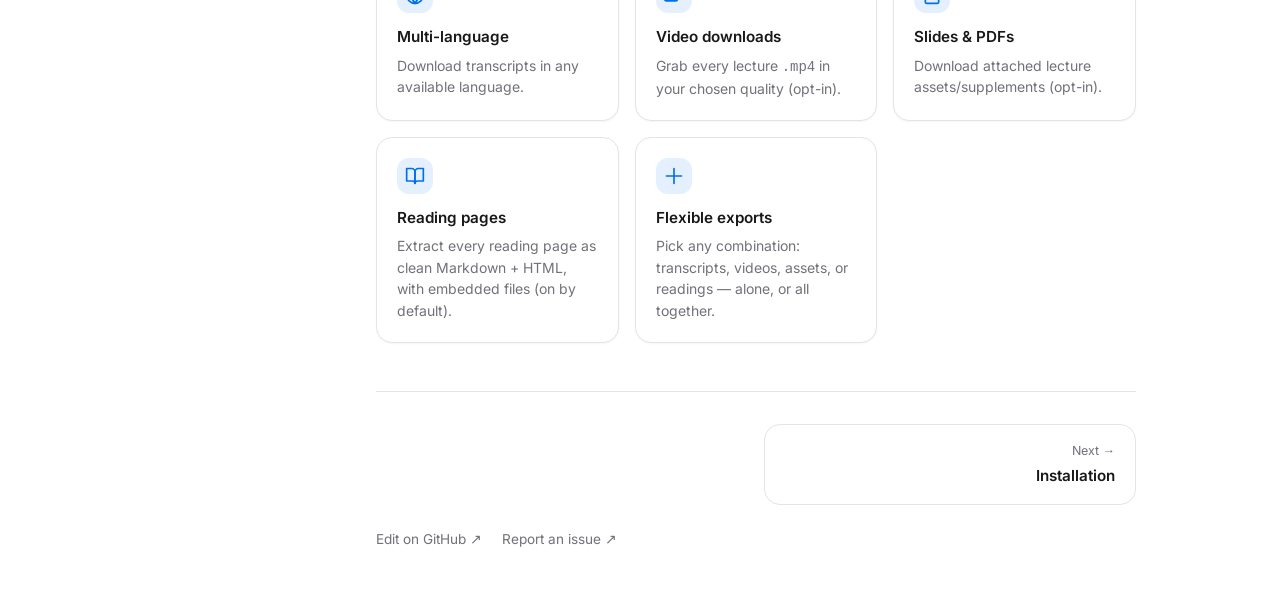
==== commit 6a1ee4f5: "Add reading page extraction (Markdown + HTML + embedded files) - New readings.py: stdlib-only conver" ====
--- a/docs/index.html
+++ b/docs/index.html
@@ -4,7 +4,7 @@
 <meta charset="utf-8">
 <meta name="viewport" content="width=device-width, initial-scale=1">
 <title>coursera-exporter — Docs</title>
-<meta name="description" content="A beautiful CLI tool to bulk-download transcripts, subtitles, lecture videos, and slides from any Coursera course you're enrolled in.">
+<meta name="description" content="A beautiful CLI tool to bulk-download transcripts, subtitles, lecture videos, slides, and reading pages from any Coursera course you're enrolled in.">
 <script>(function(){var t=localStorage.getItem("theme")||"system";var d=t==="dark"||(t==="system"&&matchMedia("(prefers-color-scheme: dark)").matches);document.documentElement.classList.add(d?"dark":"light");})();</script>
 <link rel="stylesheet" href="assets/styles.css">
 </head>
@@ -61,7 +61,7 @@
       <div class="hero">
         <div class="hero__emoji">📚</div>
         <h1 class="hero__title">coursera-exporter</h1>
-        <p class="hero__lead">A beautiful CLI tool to bulk-download transcripts, subtitles, lecture videos, and slides from any Coursera course you're enrolled in.</p>
+        <p class="hero__lead">A beautiful CLI tool to bulk-download transcripts, subtitles, lecture videos, slides, and reading pages from any Coursera course you're enrolled in.</p>
         <div class="badges">
           <img src="https://img.shields.io/badge/Python-3.10+-3776AB?logo=python&amp;logoColor=white" alt="Python 3.10+">
           <img src="https://img.shields.io/badge/License-MIT-brightgreen" alt="MIT License">
@@ -101,7 +101,8 @@
         <div class="feature"><div class="feature__icon"><svg width="20" height="20" viewBox="0 0 24 24" fill="none" stroke="currentColor" stroke-width="2" stroke-linecap="round" stroke-linejoin="round"><circle cx="12" cy="12" r="10"/><path d="M2 12h20M12 2a15 15 0 0 1 0 20M12 2a15 15 0 0 0 0 20"/></svg></div><div class="feature__title">Multi-language</div><p class="feature__desc">Download transcripts in any available language.</p></div>
         <div class="feature"><div class="feature__icon"><svg width="20" height="20" viewBox="0 0 24 24" fill="none" stroke="currentColor" stroke-width="2" stroke-linecap="round" stroke-linejoin="round"><polygon points="23 7 16 12 23 17 23 7"/><rect x="1" y="5" width="15" height="14" rx="2"/></svg></div><div class="feature__title">Video downloads</div><p class="feature__desc">Grab every lecture <code>.mp4</code> in your chosen quality (opt-in).</p></div>
         <div class="feature"><div class="feature__icon"><svg width="20" height="20" viewBox="0 0 24 24" fill="none" stroke="currentColor" stroke-width="2" stroke-linecap="round" stroke-linejoin="round"><path d="M14 2H6a2 2 0 0 0-2 2v16a2 2 0 0 0 2 2h12a2 2 0 0 0 2-2V8z"/><path d="M14 2v6h6"/></svg></div><div class="feature__title">Slides &amp; PDFs</div><p class="feature__desc">Download attached lecture assets/supplements (opt-in).</p></div>
-        <div class="feature"><div class="feature__icon"><svg width="20" height="20" viewBox="0 0 24 24" fill="none" stroke="currentColor" stroke-width="2" stroke-linecap="round" stroke-linejoin="round"><path d="M12 3v18M3 12h18"/></svg></div><div class="feature__title">Flexible exports</div><p class="feature__desc">Pick any combination: transcripts, videos, or assets — alone, or all together.</p></div>
+        <div class="feature"><div class="feature__icon"><svg width="20" height="20" viewBox="0 0 24 24" fill="none" stroke="currentColor" stroke-width="2" stroke-linecap="round" stroke-linejoin="round"><path d="M2 3h6a4 4 0 0 1 4 4v14a3 3 0 0 0-3-3H2z"/><path d="M22 3h-6a4 4 0 0 0-4 4v14a3 3 0 0 1 3-3h7z"/></svg></div><div class="feature__title">Reading pages</div><p class="feature__desc">Extract every reading page as clean Markdown + HTML, with embedded files (on by default).</p></div>
+        <div class="feature"><div class="feature__icon"><svg width="20" height="20" viewBox="0 0 24 24" fill="none" stroke="currentColor" stroke-width="2" stroke-linecap="round" stroke-linejoin="round"><path d="M12 3v18M3 12h18"/></svg></div><div class="feature__title">Flexible exports</div><p class="feature__desc">Pick any combination: transcripts, videos, assets, or readings — alone, or all together.</p></div>
       </div>
 
       <div class="pager">
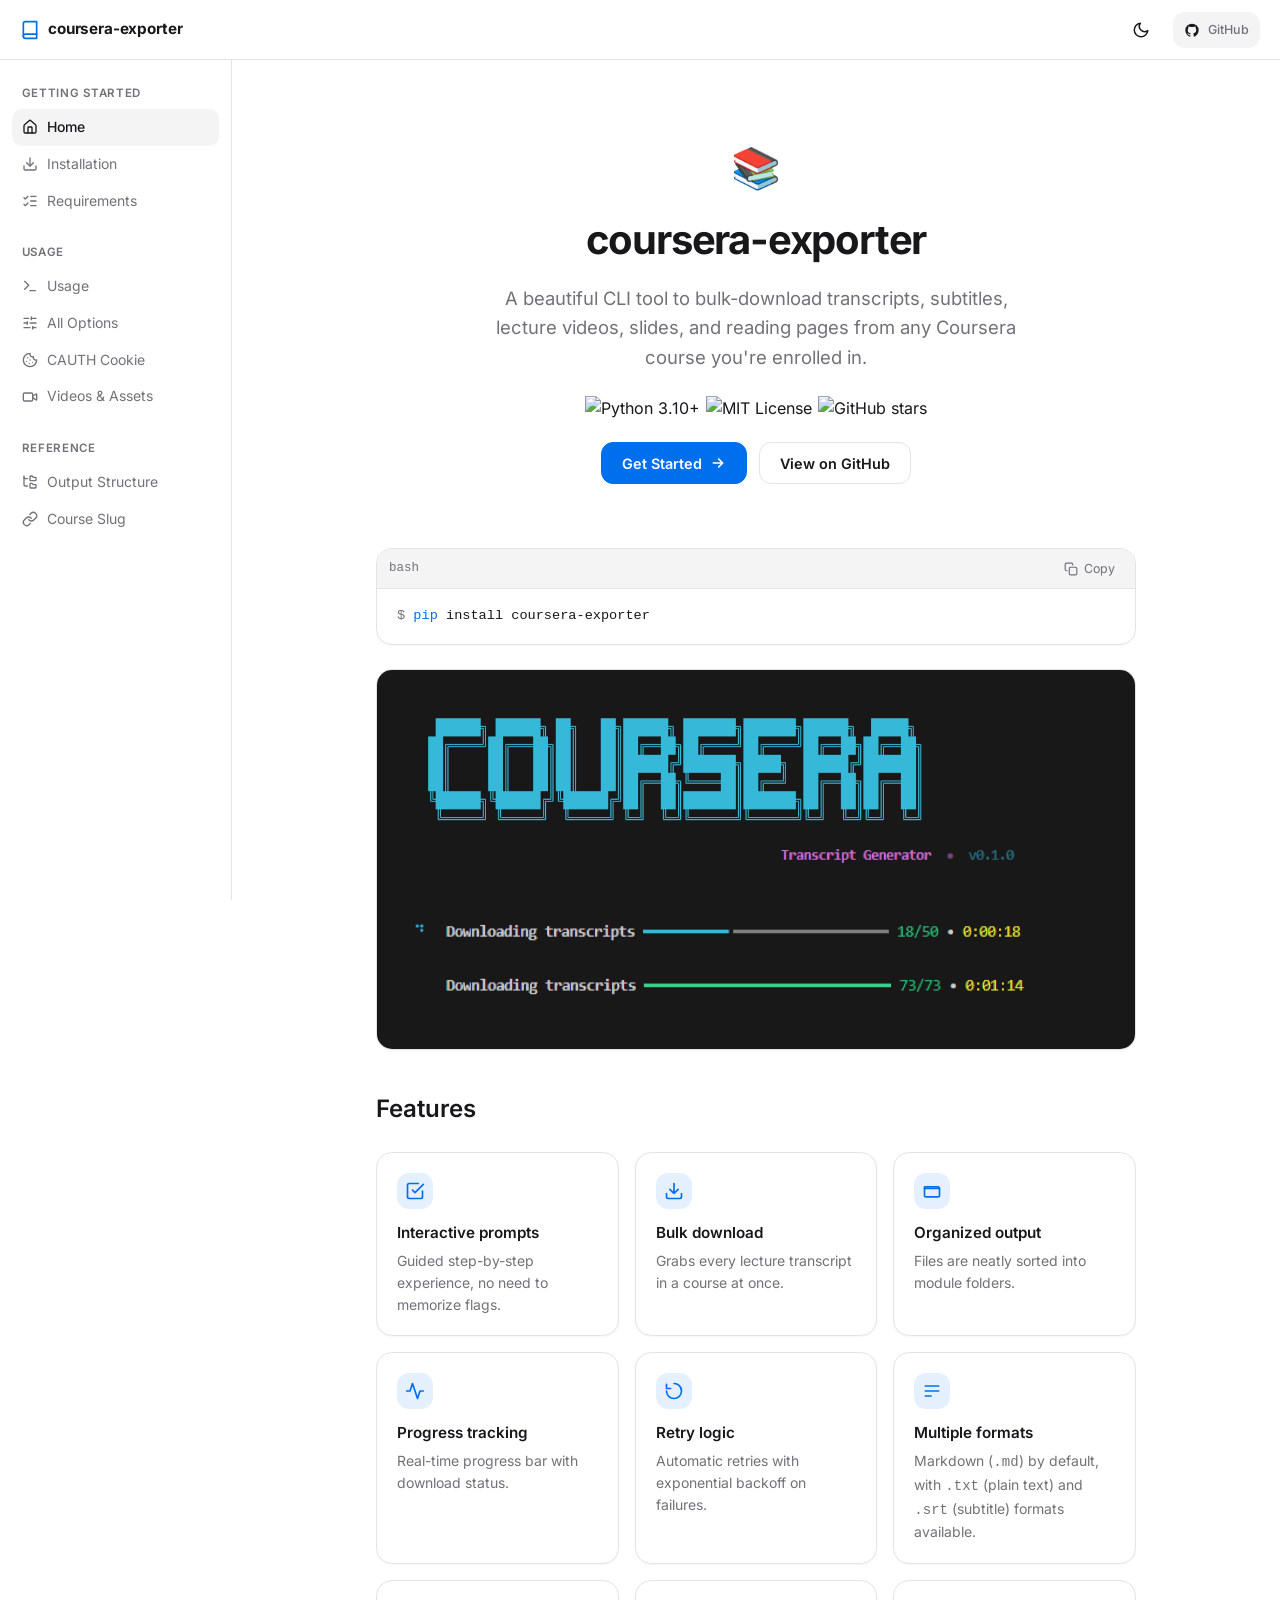
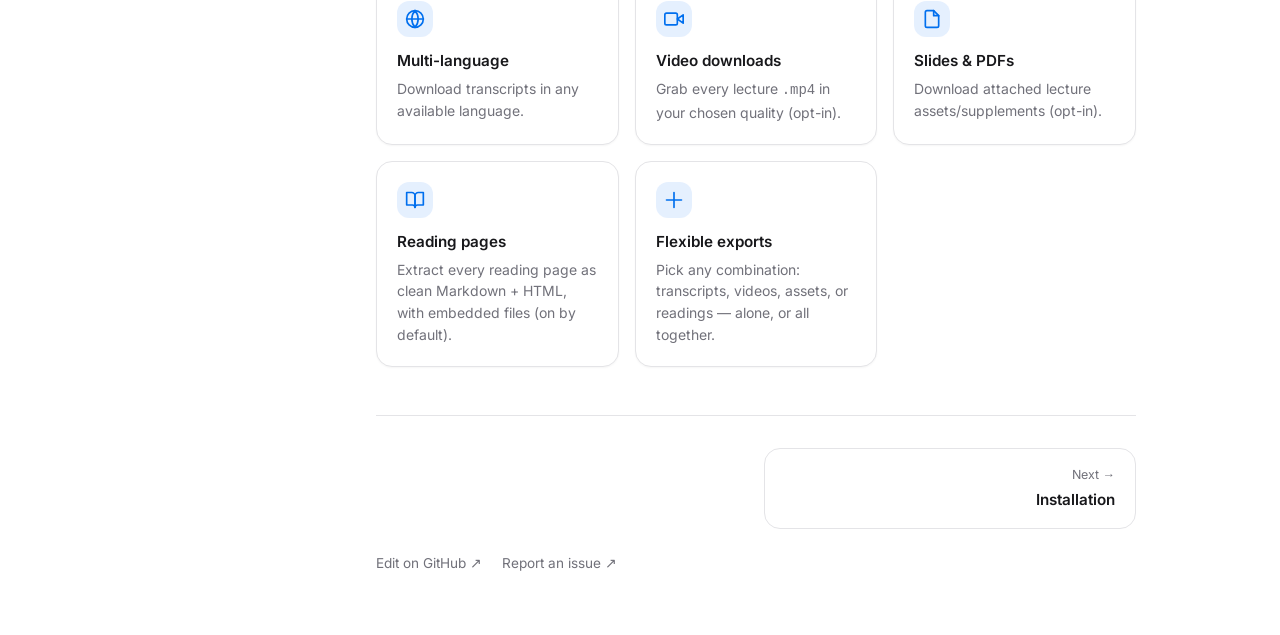
==== commit 3964d473: "Make Markdown the default transcript format Transcripts are now saved as .md by default: raw subtitl" ====
--- a/docs/index.html
+++ b/docs/index.html
@@ -97,7 +97,7 @@
         <div class="feature"><div class="feature__icon"><svg width="20" height="20" viewBox="0 0 24 24" fill="none" stroke="currentColor" stroke-width="2" stroke-linecap="round" stroke-linejoin="round"><path d="M3 7v10a2 2 0 0 0 2 2h14a2 2 0 0 0 2-2V9a2 2 0 0 0-2-2H5a2 2 0 0 0-2 2z"/><path d="M3 9h18"/></svg></div><div class="feature__title">Organized output</div><p class="feature__desc">Files are neatly sorted into module folders.</p></div>
         <div class="feature"><div class="feature__icon"><svg width="20" height="20" viewBox="0 0 24 24" fill="none" stroke="currentColor" stroke-width="2" stroke-linecap="round" stroke-linejoin="round"><path d="M22 12h-4l-3 9L9 3l-3 9H2"/></svg></div><div class="feature__title">Progress tracking</div><p class="feature__desc">Real-time progress bar with download status.</p></div>
         <div class="feature"><div class="feature__icon"><svg width="20" height="20" viewBox="0 0 24 24" fill="none" stroke="currentColor" stroke-width="2" stroke-linecap="round" stroke-linejoin="round"><path d="M3 12a9 9 0 1 0 9-9"/><path d="M3 4v5h5"/></svg></div><div class="feature__title">Retry logic</div><p class="feature__desc">Automatic retries with exponential backoff on failures.</p></div>
-        <div class="feature"><div class="feature__icon"><svg width="20" height="20" viewBox="0 0 24 24" fill="none" stroke="currentColor" stroke-width="2" stroke-linecap="round" stroke-linejoin="round"><path d="M4 6h16M4 12h16M4 18h7"/></svg></div><div class="feature__title">Multiple formats</div><p class="feature__desc">Supports both <code>.txt</code> (plain text) and <code>.srt</code> (subtitle) formats.</p></div>
+        <div class="feature"><div class="feature__icon"><svg width="20" height="20" viewBox="0 0 24 24" fill="none" stroke="currentColor" stroke-width="2" stroke-linecap="round" stroke-linejoin="round"><path d="M4 6h16M4 12h16M4 18h7"/></svg></div><div class="feature__title">Multiple formats</div><p class="feature__desc">Markdown (<code>.md</code>) by default, with <code>.txt</code> (plain text) and <code>.srt</code> (subtitle) formats available.</p></div>
         <div class="feature"><div class="feature__icon"><svg width="20" height="20" viewBox="0 0 24 24" fill="none" stroke="currentColor" stroke-width="2" stroke-linecap="round" stroke-linejoin="round"><circle cx="12" cy="12" r="10"/><path d="M2 12h20M12 2a15 15 0 0 1 0 20M12 2a15 15 0 0 0 0 20"/></svg></div><div class="feature__title">Multi-language</div><p class="feature__desc">Download transcripts in any available language.</p></div>
         <div class="feature"><div class="feature__icon"><svg width="20" height="20" viewBox="0 0 24 24" fill="none" stroke="currentColor" stroke-width="2" stroke-linecap="round" stroke-linejoin="round"><polygon points="23 7 16 12 23 17 23 7"/><rect x="1" y="5" width="15" height="14" rx="2"/></svg></div><div class="feature__title">Video downloads</div><p class="feature__desc">Grab every lecture <code>.mp4</code> in your chosen quality (opt-in).</p></div>
         <div class="feature"><div class="feature__icon"><svg width="20" height="20" viewBox="0 0 24 24" fill="none" stroke="currentColor" stroke-width="2" stroke-linecap="round" stroke-linejoin="round"><path d="M14 2H6a2 2 0 0 0-2 2v16a2 2 0 0 0 2 2h12a2 2 0 0 0 2-2V8z"/><path d="M14 2v6h6"/></svg></div><div class="feature__title">Slides &amp; PDFs</div><p class="feature__desc">Download attached lecture assets/supplements (opt-in).</p></div>
